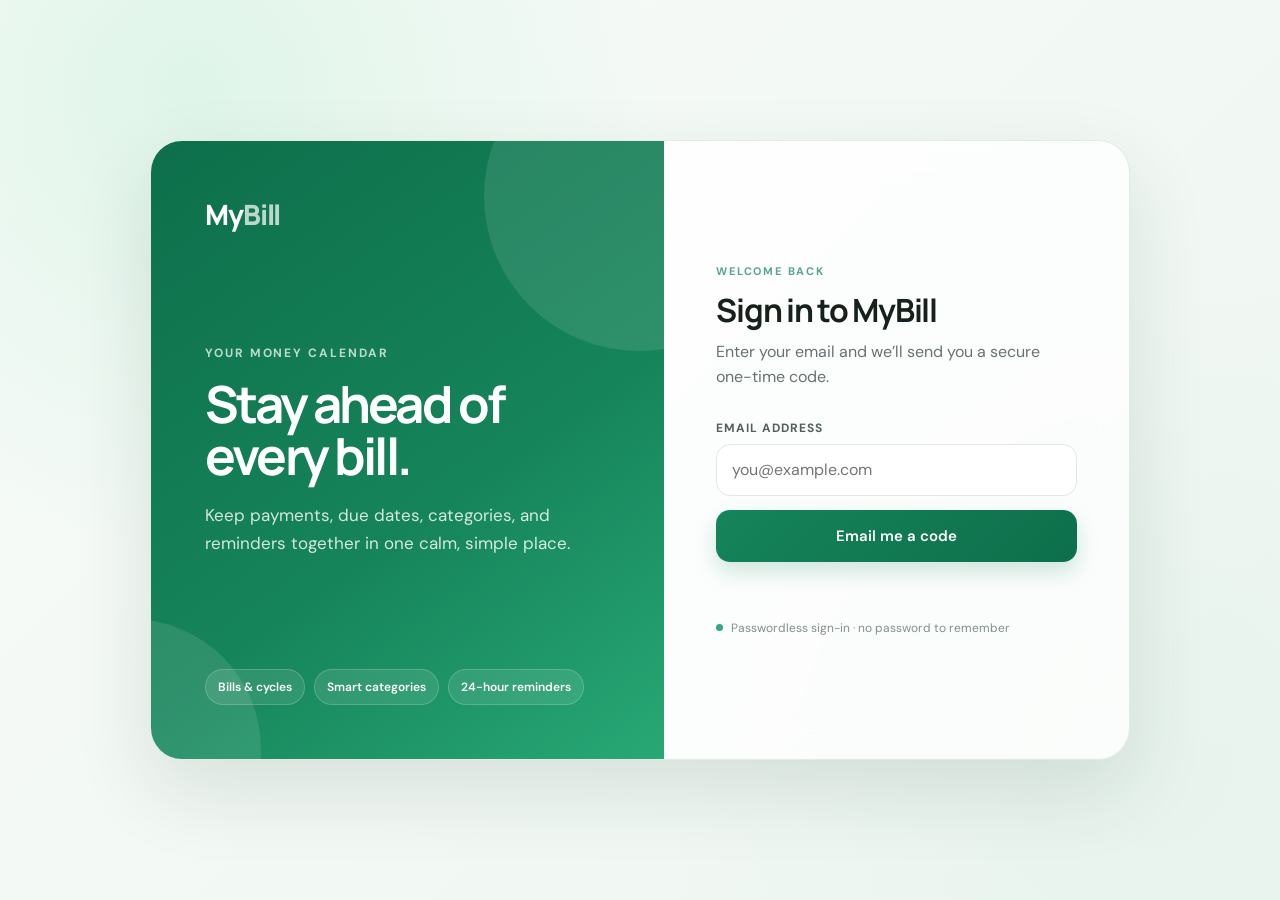
==== public/login.html @ 865a27b4 "Add MyBill Hatchable source" ====
<!doctype html>
<html lang="en">
<head>
<meta charset="utf-8">
<meta name="viewport" content="width=device-width,initial-scale=1,viewport-fit=cover">
<title>Sign in — MyBill</title>
<link rel="preconnect" href="https://fonts.googleapis.com">
<link rel="preconnect" href="https://fonts.gstatic.com" crossorigin>
<link href="https://fonts.googleapis.com/css2?family=DM+Sans:wght@400;500;600;700&family=Manrope:wght@600;700;800&display=swap" rel="stylesheet">
<style>
:root{--ink:#17211b;--muted:#66736c;--line:#dfe8e2;--accent:#16845b;--accent2:#0d6f4b;--soft:#eaf7f0;--paper:#f8fbf9}
*{box-sizing:border-box}body{margin:0;min-height:100vh;font-family:"DM Sans",system-ui,sans-serif;color:var(--ink);background:radial-gradient(circle at 15% 10%,#dff5e9 0,transparent 34%),radial-gradient(circle at 90% 85%,#e8f3ed 0,transparent 35%),linear-gradient(135deg,#f7fbf8,#eef6f1);display:flex;align-items:center;justify-content:center;padding:24px;overflow:hidden}
.shell{width:min(100%,980px);min-height:620px;background:rgba(255,255,255,.78);border:1px solid rgba(223,232,226,.9);border-radius:32px;box-shadow:0 30px 80px rgba(26,61,43,.12);display:grid;grid-template-columns:1.05fr .95fr;overflow:hidden;backdrop-filter:blur(18px)}
.hero{position:relative;padding:54px;display:flex;flex-direction:column;justify-content:space-between;background:linear-gradient(145deg,#0d6f4b 0%,#16845b 58%,#28a875 100%);color:white;overflow:hidden}
.hero:before,.hero:after{content:"";position:absolute;border-radius:999px;background:rgba(255,255,255,.1)}
.hero:before{width:310px;height:310px;right:-130px;top:-100px}.hero:after{width:260px;height:260px;left:-150px;bottom:-120px}
.brand{position:relative;z-index:1;font-family:Manrope,sans-serif;font-size:28px;font-weight:800;letter-spacing:-.04em}.brand span{opacity:.72}
.hero-content{position:relative;z-index:1;max-width:430px}.eyebrow{font-size:12px;text-transform:uppercase;letter-spacing:.16em;font-weight:700;opacity:.72;margin-bottom:16px}.hero h1{font-family:Manrope,sans-serif;font-size:clamp(36px,4vw,58px);line-height:1.02;letter-spacing:-.055em;margin:0 0 20px}.hero p{font-size:17px;line-height:1.65;color:rgba(255,255,255,.82);margin:0}.features{position:relative;z-index:1;display:flex;flex-wrap:wrap;gap:9px}.feature{font-size:12px;font-weight:600;padding:9px 12px;border:1px solid rgba(255,255,255,.18);background:rgba(255,255,255,.1);border-radius:999px}
.panel{padding:54px 52px;display:flex;align-items:center}.form-wrap{width:100%;max-width:390px;margin:auto}.welcome{font-family:Manrope,sans-serif;font-size:32px;letter-spacing:-.04em;margin:0 0 8px}.sub{color:var(--muted);line-height:1.55;margin:0 0 30px}.label{display:block;font-size:12px;font-weight:700;text-transform:uppercase;letter-spacing:.08em;color:#536159;margin-bottom:8px}.input{width:100%;height:52px;border:1px solid var(--line);border-radius:14px;padding:0 15px;font:inherit;color:var(--ink);background:white;outline:none;transition:.2s}.input:focus{border-color:#55ad86;box-shadow:0 0 0 4px rgba(22,132,91,.1)}.btn{width:100%;height:52px;border:0;border-radius:14px;background:linear-gradient(135deg,var(--accent),var(--accent2));color:white;font:600 15px "DM Sans",sans-serif;cursor:pointer;box-shadow:0 10px 22px rgba(22,132,91,.2);transition:transform .15s,box-shadow .15s}.btn:hover{transform:translateY(-1px);box-shadow:0 13px 26px rgba(22,132,91,.25)}.btn:disabled{opacity:.65;cursor:wait;transform:none}.secondary{background:#f4f7f5;color:#445149;box-shadow:none}.secondary:hover{box-shadow:none}.hint{margin-top:18px;padding:13px 14px;border-radius:13px;background:var(--soft);color:#4e6258;font-size:13px;line-height:1.5}.msg{min-height:20px;font-size:13px;margin-top:14px;color:#b13b3b}.secure{display:flex;align-items:center;gap:8px;color:#829087;font-size:12px;margin-top:24px}.dot{width:7px;height:7px;border-radius:50%;background:#35a979}
@media(max-width:760px){body{padding:0}.shell{min-height:100vh;border:0;border-radius:0;display:block;background:white}.hero{min-height:330px;padding:30px 26px 28px}.hero h1{font-size:40px}.hero p{font-size:15px}.features{display:none}.panel{padding:36px 26px}.welcome{font-size:29px}}
</style>
</head>
<body>
<div class="shell">
<section class="hero">
  <div class="brand">My<span>Bill</span></div>
  <div class="hero-content">
    <div class="eyebrow">Your money calendar</div>
    <h1>Stay ahead of every bill.</h1>
    <p>Keep payments, due dates, categories, and reminders together in one calm, simple place.</p>
  </div>
  <div class="features"><span class="feature">Bills & cycles</span><span class="feature">Smart categories</span><span class="feature">24-hour reminders</span></div>
</section>
<section class="panel">
  <div class="form-wrap">
    <div class="eyebrow" style="color:var(--accent);font-size:11px;margin-bottom:10px">Welcome back</div>
    <h2 class="welcome">Sign in to MyBill</h2>
    <p class="sub">Enter your email and we’ll send you a secure one-time code.</p>
    <div id="step1">
      <label class="label" for="email">Email address</label>
      <input id="email" class="input" type="email" autocomplete="email" placeholder="you@example.com">
      <button id="send" class="btn" style="margin-top:14px">Email me a code</button>
    </div>
    <div id="step2" hidden>
      <label class="label" for="code">6-digit code</label>
      <input id="code" class="input" inputmode="numeric" autocomplete="one-time-code" maxlength="6" placeholder="000000">
      <button id="verify" class="btn" style="margin-top:14px">Sign in securely</button>
      <button id="back" class="btn secondary" style="margin-top:10px">Use another email</button>
      <div class="hint">Check your inbox for the MyBill sign-in code. If you don’t see it, check your spam or promotions folder.</div>
    </div>
    <p id="msg" class="msg" aria-live="polite"></p>
    <div class="secure"><span class="dot"></span>Passwordless sign-in · no password to remember</div>
  </div>
</section>
</div>
<script>
const $=id=>document.getElementById(id),next=new URLSearchParams(location.search).get('next');let email='';
$('send').onclick=async()=>{email=$('email').value.trim();if(!email){$('msg').textContent='Please enter your email address.';return}$('send').disabled=true;$('msg').textContent='';try{await hatchable.auth.startLogin({email});$('step1').hidden=true;$('step2').hidden=false;$('code').focus();$('msg').textContent='Check your inbox for your sign-in code.';$('msg').style.color='#16845b'}catch(e){$('msg').textContent=e.message||'Could not send code.';$('msg').style.color='#b13b3b'}$('send').disabled=false};
$('verify').onclick=async()=>{const code=$('code').value.trim();if(!code){$('msg').textContent='Enter the 6-digit code.';return}$('verify').disabled=true;$('msg').textContent='';try{await hatchable.auth.verifyCode({email,code});location.href=(next&&next.startsWith('/')?next:'/')}catch(e){$('msg').textContent=e.message||'Invalid code.';$('msg').style.color='#b13b3b'}$('verify').disabled=false};
$('back').onclick=()=>{$('step2').hidden=true;$('step1').hidden=false;$('msg').textContent='';$('msg').style.color='#b13b3b';$('email').focus()};
$('email').addEventListener('keydown',e=>{if(e.key==='Enter')$('send').click()});$('code').addEventListener('keydown',e=>{if(e.key==='Enter')$('verify').click()});
</script>
</body>
</html>
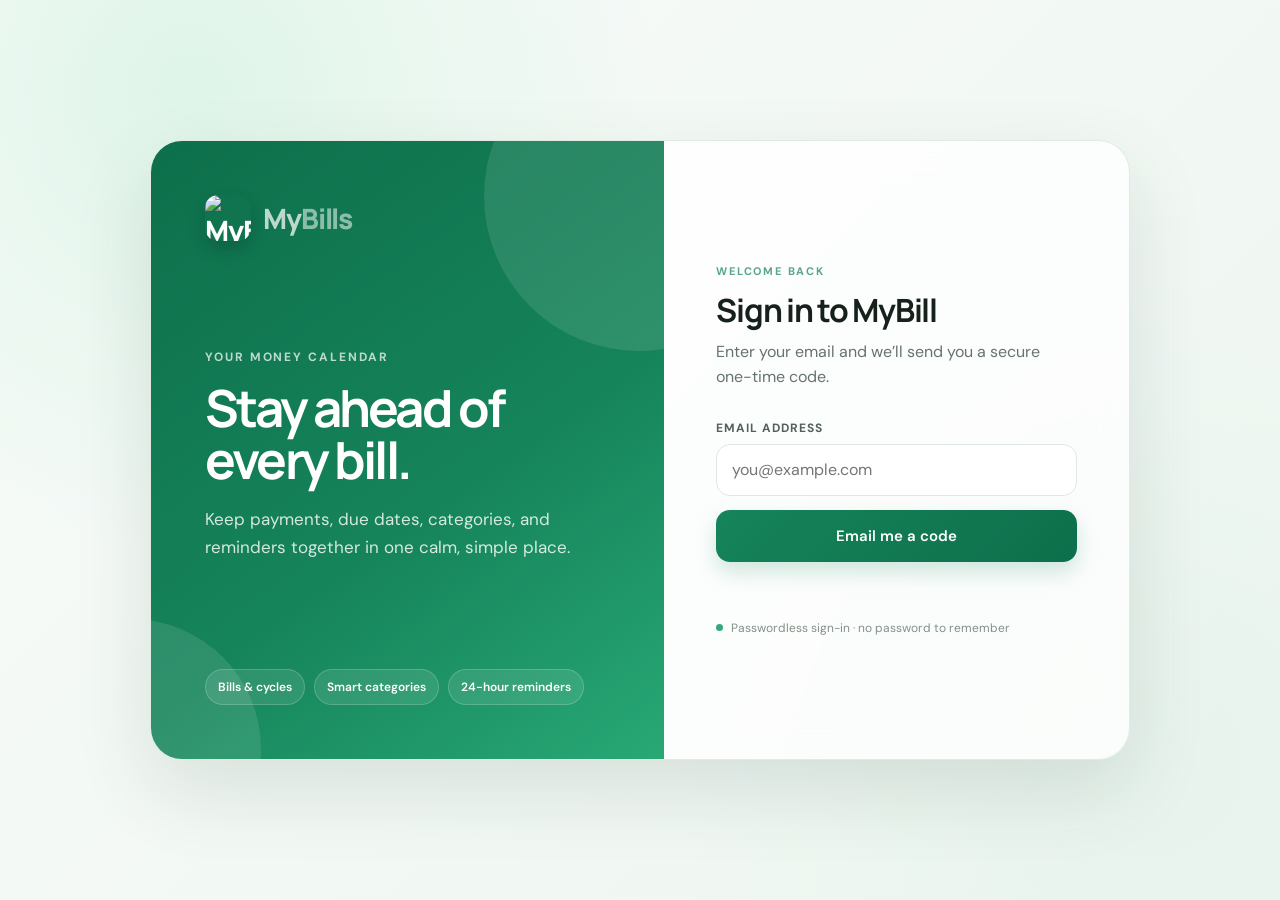
==== commit 9f33e964: "Integrate OneSignal and sync MyBills branding" ====
--- a/public/login.html
+++ b/public/login.html
@@ -23,7 +23,7 @@
 <body>
 <div class="shell">
 <section class="hero">
-  <div class="brand">My<span>Bill</span></div>
+  <div class="brand" style="display:flex;align-items:center;gap:12px"><img src="/mybills-logo.svg" alt="MyBills" style="width:46px;height:46px;border-radius:13px;object-fit:cover;box-shadow:0 8px 18px rgba(0,0,0,.16)"><span>My<span>Bills</span></span></div>
   <div class="hero-content">
     <div class="eyebrow">Your money calendar</div>
     <h1>Stay ahead of every bill.</h1>
